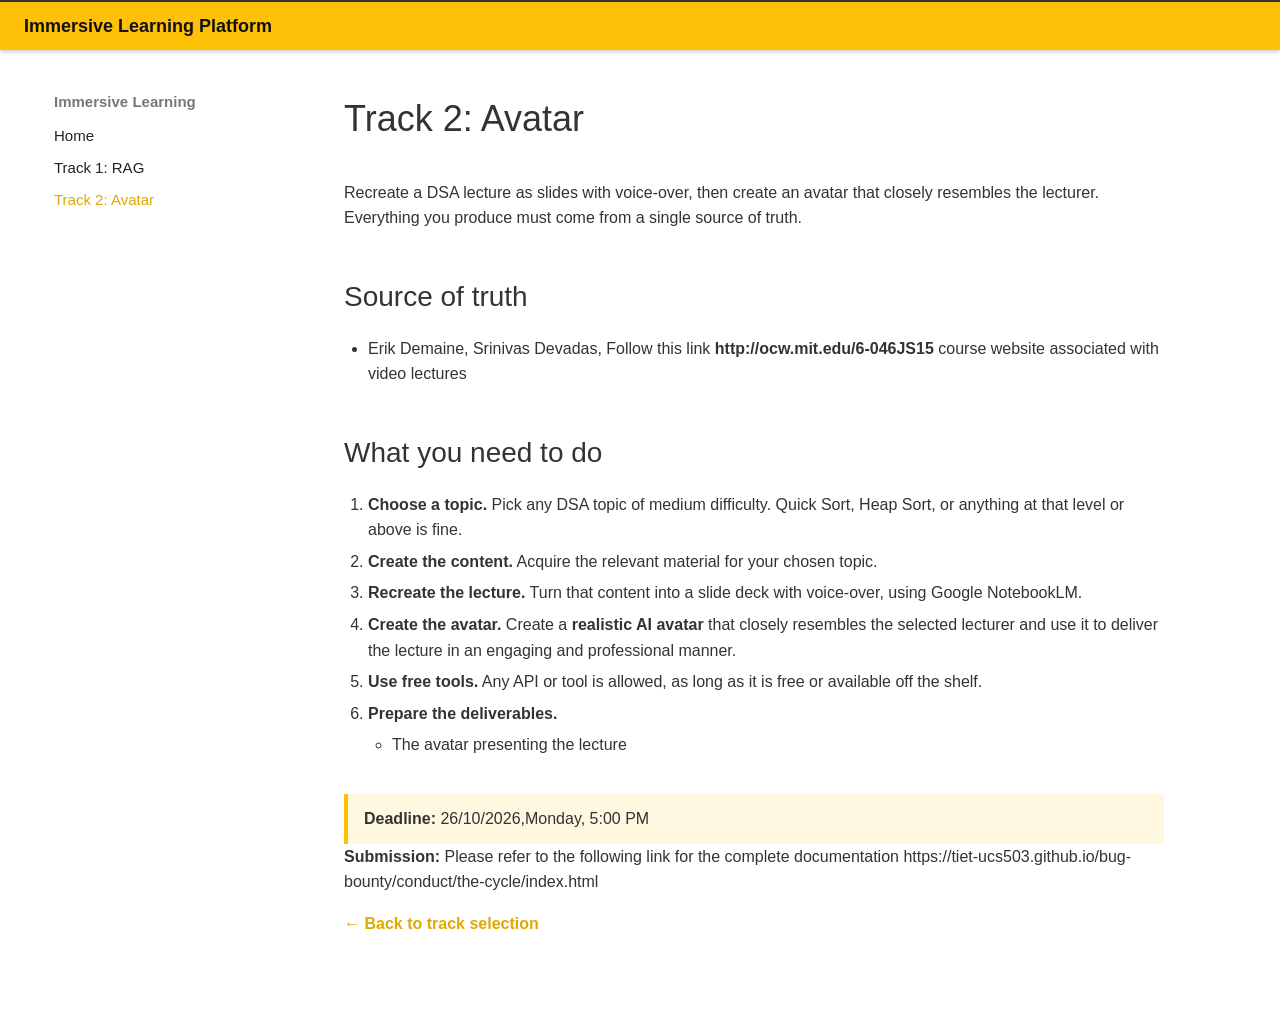
==== avatar.html @ dfbba2b8 "Update avatar.html" ====
<!doctype html><html lang="en"><head><meta charset="utf-8"><meta name="viewport" content="width=device-width,initial-scale=1"><title>Track 2: Avatar</title><link rel="stylesheet" href="style.css"></head><body><header><a class="logo" href="index.html">Immersive Learning Platform</a></header>
<div class="layout"><nav>
<div class="title">Immersive Learning</div>
<a href="index.html" >Home</a>
<a href="rag.html" >Track 1: RAG</a>
<a href="avatar.html" class="active">Track 2: Avatar</a>
</nav><main>
<h1>Track 2: Avatar</h1>
<p>Recreate a DSA lecture as slides with voice-over, then create an avatar that closely resembles the lecturer. Everything you produce must come from a single source of truth.</p>
<h2>Source of truth </h2>
<ul><li>Erik Demaine, Srinivas Devadas, Follow this link <strong>http://ocw.mit.edu/6-046JS15</strong> course website associated with video lectures</li></ul>
<h2>What you need to do</h2>
<ol>
<li><strong>Choose a topic.</strong> Pick any DSA topic of medium difficulty. Quick Sort, Heap Sort, or anything at that level or above is fine.</li>
<li><strong>Create the content.</strong> Acquire the relevant material for your chosen topic.</li>
<li><strong>Recreate the lecture.</strong> Turn that content into a slide deck with voice-over, using Google NotebookLM.</li>
<li><strong>Create the avatar.</strong> Create a <strong>realistic AI avatar</strong> that closely resembles the selected lecturer and use it to deliver the lecture in an engaging and professional manner.</li>
<li><strong>Use free tools.</strong> Any API or tool is allowed, as long as it is free or available off the shelf.</li>
<li><strong>Prepare the deliverables.</strong><ul><li>The avatar presenting the lecture</li></ul></li>
</ol>
<div class="deadline"><strong>Deadline:</strong> 26/10/2026,Monday, 5:00 PM</div>
<div class="Submission"><strong>Submission:</strong> Please refer to the following link for the complete documentation https://tiet-ucs503.github.io/bug-bounty/conduct/the-cycle/index.html</div>
<p><a class="cta" href="index.html">← Back to track selection</a></p>
</main></div></body></html>
---- style.css ----
:root{--accent:#ffc107;--accent-dark:#e0a800;--link:#e0a800;--fg:#333;--muted:#777;--bg:#fff;--line:#e5e5e5}
*{box-sizing:border-box}
body{margin:0;font-family:Roboto,"Helvetica Neue",Arial,sans-serif;color:var(--fg);background:var(--bg);line-height:1.6;font-size:16px}
header{background:var(--accent);height:50px;display:flex;align-items:center;padding:0 24px;border-top:2px solid #333;box-shadow:0 2px 4px rgba(0,0,0,.2);position:sticky;top:0;z-index:5}
header .logo{font-weight:700;font-size:18px;color:#111;text-decoration:none}
.layout{display:flex;max-width:1220px;margin:0 auto;padding:0 24px}
nav{width:250px;flex:none;padding:40px 16px 40px 0;font-size:15px}
nav .title{font-weight:700;color:var(--muted);margin-bottom:6px}
nav a{display:block;color:#222;text-decoration:none;padding:4px 0}
nav a:hover{color:var(--accent-dark)}
nav a.active{color:var(--accent-dark)}
nav .sub a{padding-left:14px;font-size:14px}
main{flex:1;padding:40px 0 80px 40px;max-width:860px}
h1{font-weight:300;font-size:36px;margin:0 0 32px}
h2{font-weight:300;font-size:28px;margin:44px 0 14px}
ol,ul{padding-left:24px}li{margin:6px 0}
a.cta{color:var(--link);font-weight:700;text-decoration:none}
a.cta:hover{text-decoration:underline}
.cards{display:flex;gap:20px;flex-wrap:wrap;margin-top:24px}
.card{flex:1 1 280px;border:1px solid var(--line);border-top:4px solid var(--accent);padding:20px;border-radius:4px}
.card h3{margin:0 0 8px;font-weight:400;font-size:22px}
.deadline{margin-top:36px;padding:12px 16px;background:#fff8e1;border-left:4px solid var(--accent)}
@media(max-width:760px){.layout{flex-direction:column}nav{width:auto;padding:20px 0 0}main{padding:20px 0 60px}}
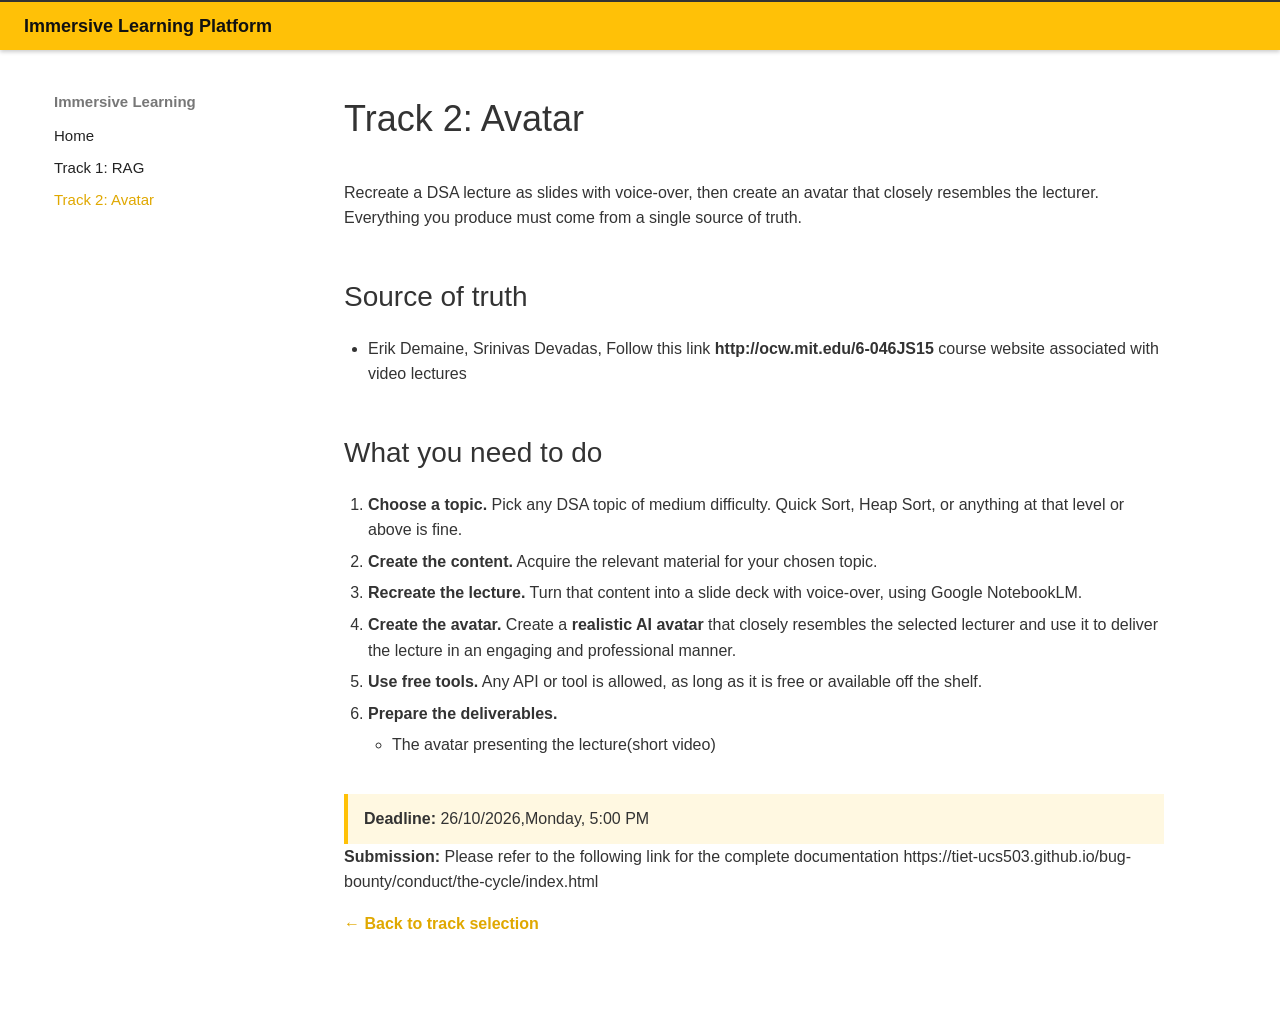
==== commit bef80d89: "Update avatar.html" ====
--- a/avatar.html
+++ b/avatar.html
@@ -16,7 +16,7 @@
 <li><strong>Recreate the lecture.</strong> Turn that content into a slide deck with voice-over, using Google NotebookLM.</li>
 <li><strong>Create the avatar.</strong> Create a <strong>realistic AI avatar</strong> that closely resembles the selected lecturer and use it to deliver the lecture in an engaging and professional manner.</li>
 <li><strong>Use free tools.</strong> Any API or tool is allowed, as long as it is free or available off the shelf.</li>
-<li><strong>Prepare the deliverables.</strong><ul><li>The avatar presenting the lecture</li></ul></li>
+<li><strong>Prepare the deliverables.</strong><ul><li>The avatar presenting the lecture(short video)</li></ul></li>
 </ol>
 <div class="deadline"><strong>Deadline:</strong> 26/10/2026,Monday, 5:00 PM</div>
 <div class="Submission"><strong>Submission:</strong> Please refer to the following link for the complete documentation https://tiet-ucs503.github.io/bug-bounty/conduct/the-cycle/index.html</div>
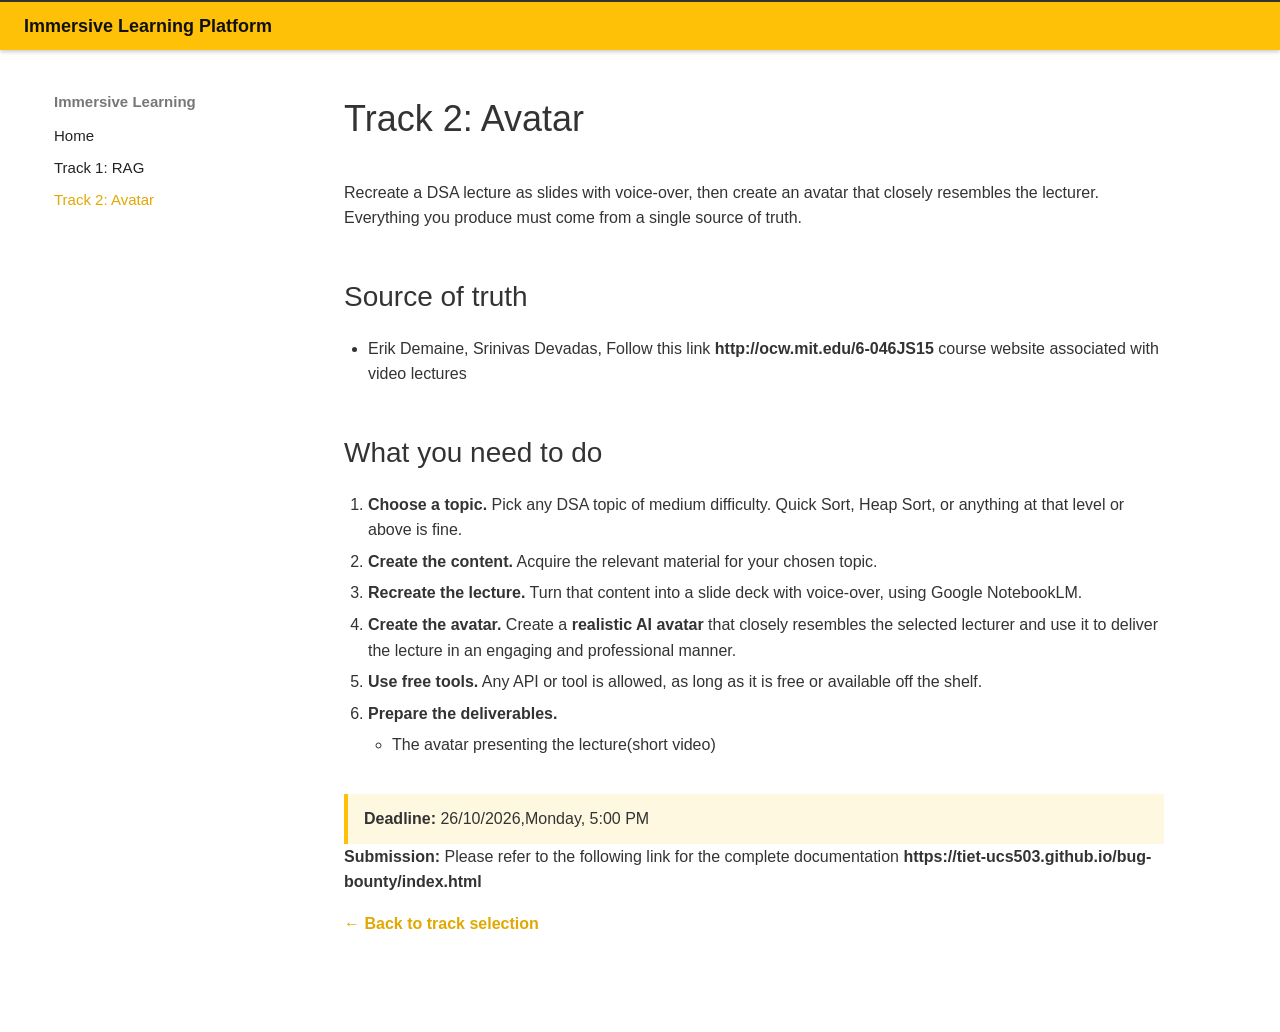
==== commit fe7b4d05: "Update avatar.html" ====
--- a/avatar.html
+++ b/avatar.html
@@ -19,6 +19,6 @@
 <li><strong>Prepare the deliverables.</strong><ul><li>The avatar presenting the lecture(short video)</li></ul></li>
 </ol>
 <div class="deadline"><strong>Deadline:</strong> 26/10/2026,Monday, 5:00 PM</div>
-<div class="Submission"><strong>Submission:</strong> Please refer to the following link for the complete documentation https://tiet-ucs503.github.io/bug-bounty/conduct/the-cycle/index.html</div>
+<div class="Submission"><strong>Submission:</strong> Please refer to the following link for the complete documentation <strong>https://tiet-ucs503.github.io/bug-bounty/index.html</strong></div>
 <p><a class="cta" href="index.html">← Back to track selection</a></p>
 </main></div></body></html>
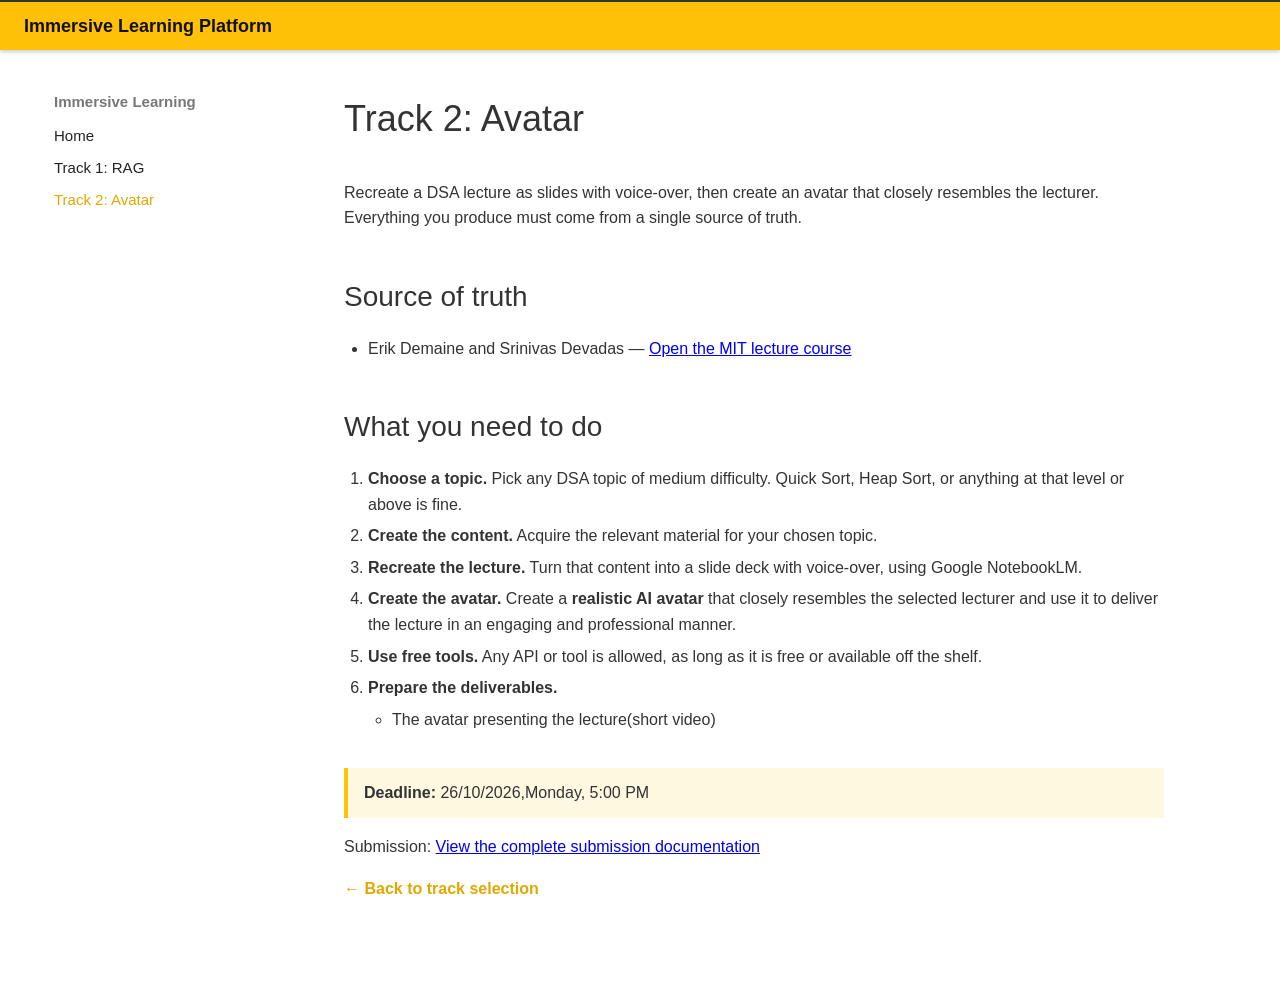
==== commit 910022ed: "Update avatar.html" ====
--- a/avatar.html
+++ b/avatar.html
@@ -8,7 +8,7 @@
 <h1>Track 2: Avatar</h1>
 <p>Recreate a DSA lecture as slides with voice-over, then create an avatar that closely resembles the lecturer. Everything you produce must come from a single source of truth.</p>
 <h2>Source of truth </h2>
-<ul><li>Erik Demaine, Srinivas Devadas, Follow this link <strong>http://ocw.mit.edu/6-046JS15</strong> course website associated with video lectures</li></ul>
+<ul><li>Erik Demaine and Srinivas Devadas — <a href="https://ocw.mit.edu/6-046JS15" target="_blank" rel="noopener noreferrer"> Open the MIT lecture course </a> </li></ul>
 <h2>What you need to do</h2>
 <ol>
 <li><strong>Choose a topic.</strong> Pick any DSA topic of medium difficulty. Quick Sort, Heap Sort, or anything at that level or above is fine.</li>
@@ -19,6 +19,13 @@
 <li><strong>Prepare the deliverables.</strong><ul><li>The avatar presenting the lecture(short video)</li></ul></li>
 </ol>
 <div class="deadline"><strong>Deadline:</strong> 26/10/2026,Monday, 5:00 PM</div>
-<div class="Submission"><strong>Submission:</strong> Please refer to the following link for the complete documentation <strong>https://tiet-ucs503.github.io/bug-bounty/index.html</strong></div>
+<p>
+  Submission:
+  <a href="https://tiet-ucs503.github.io/bug-bounty/index.html"
+     target="_blank"
+     rel="noopener noreferrer">
+    View the complete submission documentation
+  </a>
+</p>
 <p><a class="cta" href="index.html">← Back to track selection</a></p>
 </main></div></body></html>
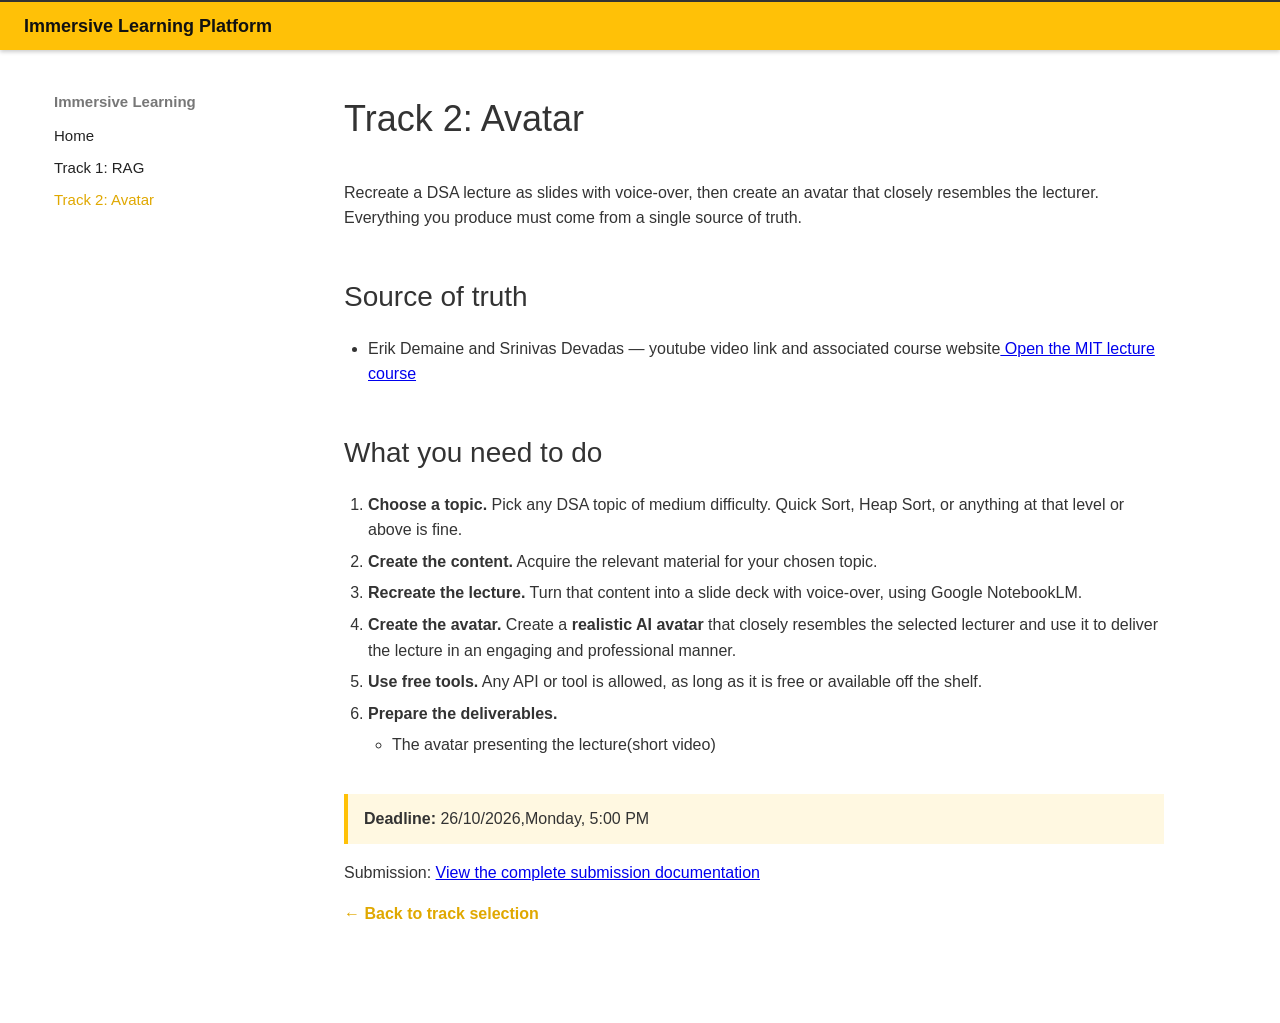
==== commit 34807355: "Update avatar.html" ====
--- a/avatar.html
+++ b/avatar.html
@@ -8,7 +8,7 @@
 <h1>Track 2: Avatar</h1>
 <p>Recreate a DSA lecture as slides with voice-over, then create an avatar that closely resembles the lecturer. Everything you produce must come from a single source of truth.</p>
 <h2>Source of truth </h2>
-<ul><li>Erik Demaine and Srinivas Devadas — <a href="https://ocw.mit.edu/6-046JS15" target="_blank" rel="noopener noreferrer"> Open the MIT lecture course </a> </li></ul>
+<ul><li>Erik Demaine and Srinivas Devadas — youtube video link <a href="https://www.youtube.com/playlist?list=PLUl4u3cNGP6317WaSNfmCvGym2ucw3oGp" target="_blank" rel="noopener noreferrer"> </a> and associated course website<a href="https://ocw.mit.edu/6-046JS15" target="_blank" rel="noopener noreferrer"> Open the MIT lecture course </a> </li></ul>
 <h2>What you need to do</h2>
 <ol>
 <li><strong>Choose a topic.</strong> Pick any DSA topic of medium difficulty. Quick Sort, Heap Sort, or anything at that level or above is fine.</li>
@@ -21,7 +21,7 @@
 <div class="deadline"><strong>Deadline:</strong> 26/10/2026,Monday, 5:00 PM</div>
 <p>
   Submission:
-  <a href="https://tiet-ucs503.github.io/bug-bounty/index.html"
+  <a href="https://tiet-ucs503.github.io/bug-bounty/conduct/the-cycle/index.html"
      target="_blank"
      rel="noopener noreferrer">
     View the complete submission documentation
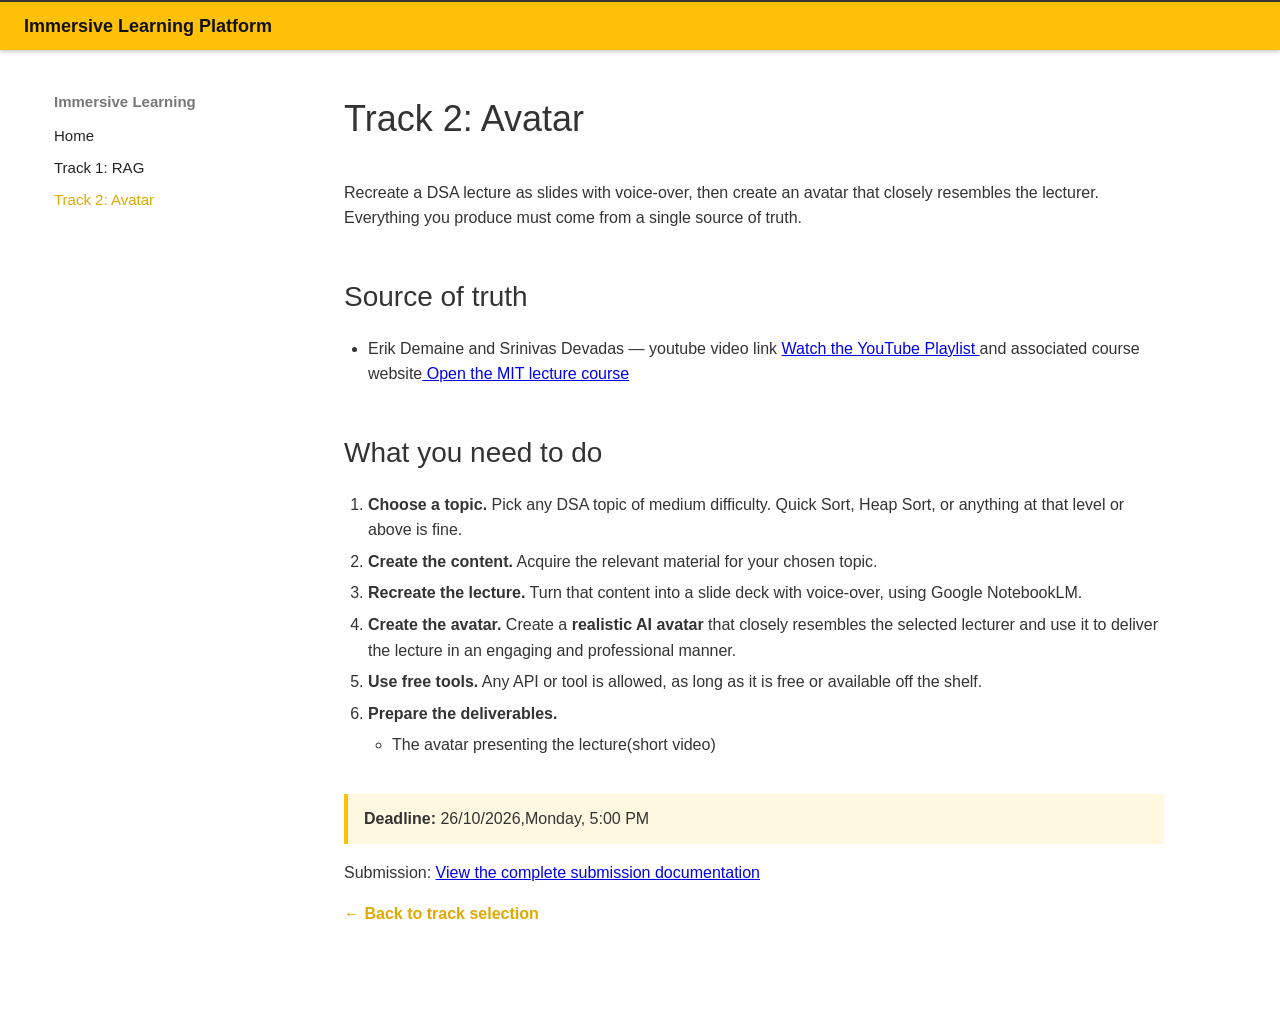
==== commit 62cd1958: "Update avatar.html" ====
--- a/avatar.html
+++ b/avatar.html
@@ -8,7 +8,7 @@
 <h1>Track 2: Avatar</h1>
 <p>Recreate a DSA lecture as slides with voice-over, then create an avatar that closely resembles the lecturer. Everything you produce must come from a single source of truth.</p>
 <h2>Source of truth </h2>
-<ul><li>Erik Demaine and Srinivas Devadas — youtube video link <a href="https://www.youtube.com/playlist?list=PLUl4u3cNGP6317WaSNfmCvGym2ucw3oGp" target="_blank" rel="noopener noreferrer"> </a> and associated course website<a href="https://ocw.mit.edu/6-046JS15" target="_blank" rel="noopener noreferrer"> Open the MIT lecture course </a> </li></ul>
+<ul><li>Erik Demaine and Srinivas Devadas — youtube video link <a href="https://www.youtube.com/playlist?list=PLUl4u3cNGP6317WaSNfmCvGym2ucw3oGp" target="_blank" rel="noopener noreferrer"> Watch the YouTube Playlist </a>and associated course website<a href="https://ocw.mit.edu/6-046JS15" target="_blank" rel="noopener noreferrer"> Open the MIT lecture course </a> </li></ul>
 <h2>What you need to do</h2>
 <ol>
 <li><strong>Choose a topic.</strong> Pick any DSA topic of medium difficulty. Quick Sort, Heap Sort, or anything at that level or above is fine.</li>
